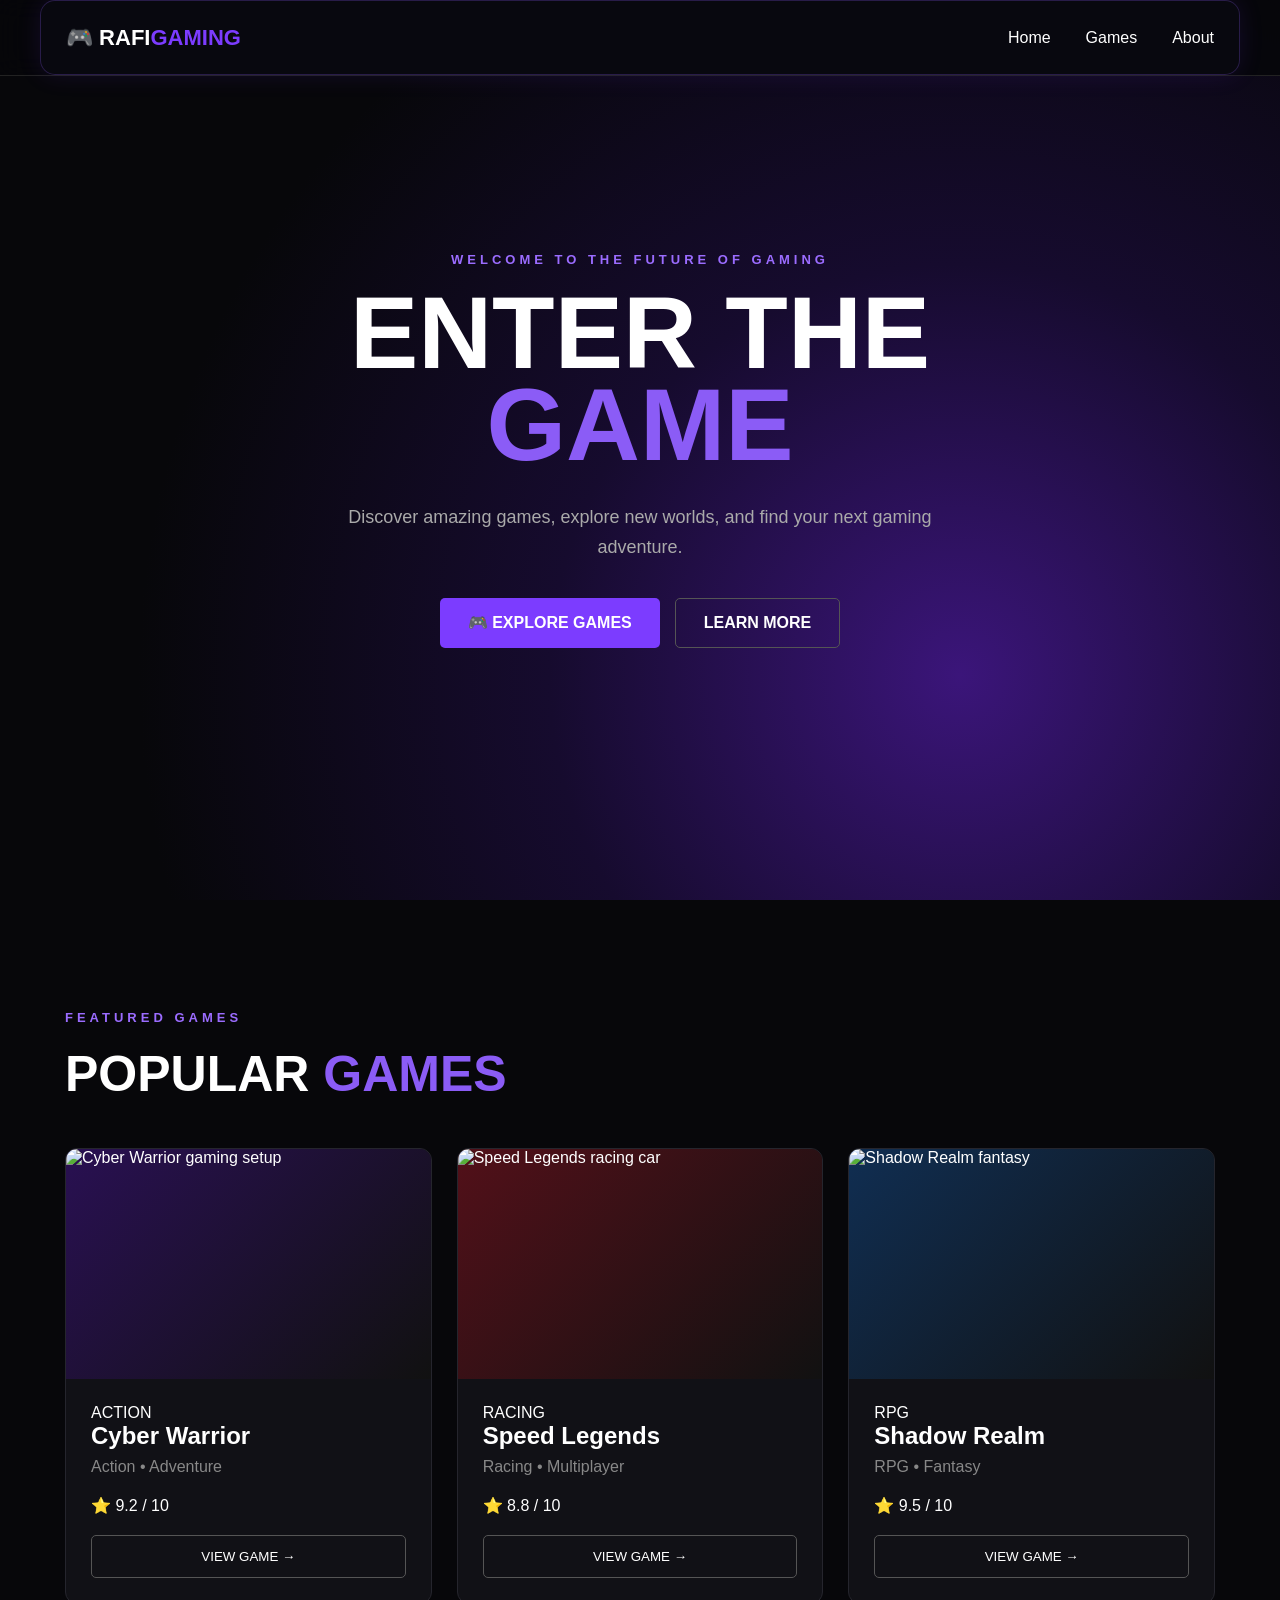
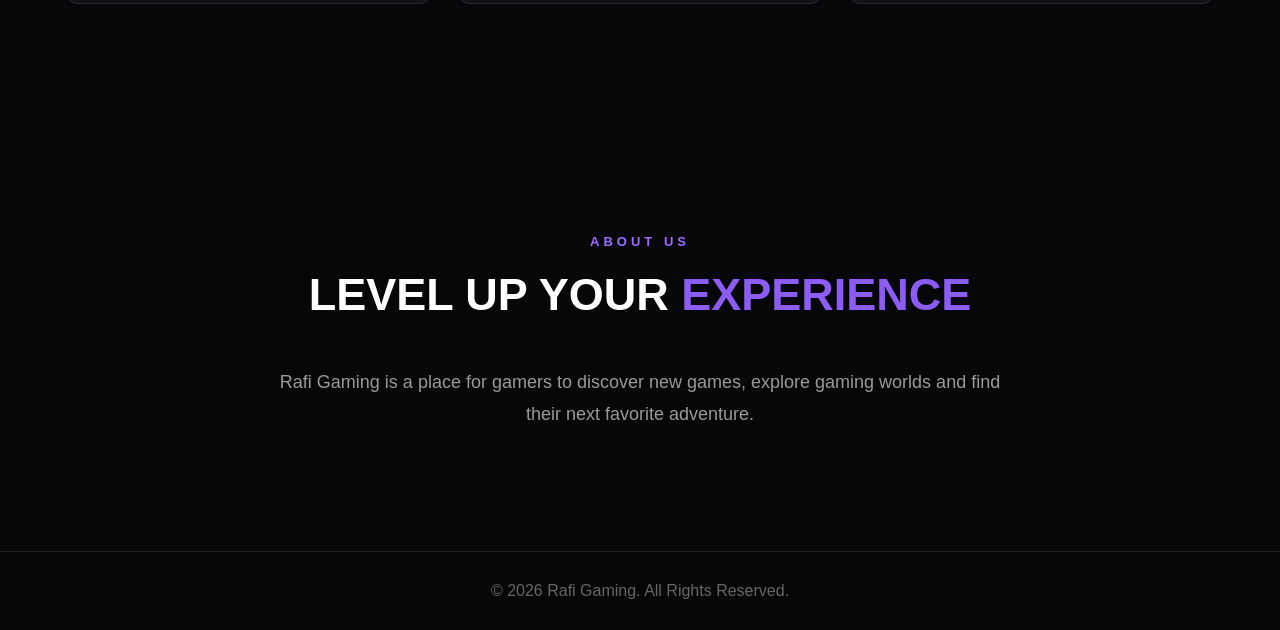
==== index.html @ 1ef90336 "Update index.html" ====
<!DOCTYPE html>
<html lang="en">

<head>
    <meta charset="UTF-8">
    <meta name="viewport" content="width=device-width, initial-scale=1.0">

    <title>Rafi Gaming</title>

    <link rel="stylesheet" href="style.css">
</head>

<body>

    <!-- =========================
         NAVIGATION
    ========================== -->

    <header>
        <nav class="navbar">

            <div class="logo">
                🎮 RAFI<span>GAMING</span>
            </div>

            <ul class="nav-links">
                <li><a href="#home">Home</a></li>
                <li><a href="#games">Games</a></li>
                <li><a href="#about">About</a></li>
            </ul>

            <button class="menu-btn" onclick="toggleMenu()">☰</button>

        </nav>
    </header>


    <!-- =========================
         HERO
    ========================== -->

    <section id="home" class="hero">

        <div class="hero-content">

            <p class="small-title">
                WELCOME TO THE FUTURE OF GAMING
            </p>

            <h1>
                ENTER THE
                <span>GAME</span>
            </h1>

            <p class="hero-text">
                Discover amazing games, explore new worlds,
                and find your next gaming adventure.
            </p>

            <div class="hero-buttons">

                <a href="#games" class="primary-btn">
                    🎮 EXPLORE GAMES
                </a>

                <a href="#about" class="secondary-btn">
                    LEARN MORE
                </a>

            </div>

        </div>

    </section>


    <!-- =========================
         GAMES
    ========================== -->

    <section id="games" class="games-section">

        <p class="section-small">
            FEATURED GAMES
        </p>

        <h2>
            POPULAR <span>GAMES</span>
        </h2>

        <div class="game-container">


            <!-- =========================
                 GAME 1
            ========================== -->

            <div class="game-card">

                <div class="game-image game1">

                    <img
                        src="https://images.unsplash.com/photo-1542751371-adc38448a05e"
                        alt="Cyber Warrior gaming setup">

                </div>

                <div class="game-info">

                    <span class="game-tag">
                        ACTION
                    </span>

                    <h3>
                        Cyber Warrior
                    </h3>

                    <p>
                        Action • Adventure
                    </p>

                    <div class="rating">
                        ⭐ 9.2 / 10
                    </div>

                    <button onclick="window.location.href='game.html'">
                        VIEW GAME →
                    </button>

                </div>

            </div>


            <!-- =========================
                 GAME 2
            ========================== -->

            <div class="game-card">

                <div class="game-image game2">

                    <img
                        src="https://images.unsplash.com/photo-1503736334956-4c8f8e92946d"
                        alt="Speed Legends racing car">

                </div>

                <div class="game-info">

                    <span class="game-tag">
                        RACING
                    </span>

                    <h3>
                        Speed Legends
                    </h3>

                    <p>
                        Racing • Multiplayer
                    </p>

                    <div class="rating">
                        ⭐ 8.8 / 10
                    </div>

                    <button onclick="window.location.href='speed.html'">
                        VIEW GAME →
                    </button>

                </div>

            </div>


            <!-- =========================
                 GAME 3
            ========================== -->

            <div class="game-card">

                <div class="game-image game3">

                    <img
                        src="https://images.unsplash.com/photo-1518709268805-4e9042af9f23"
                        alt="Shadow Realm fantasy">

                </div>

                <div class="game-info">

                    <span class="game-tag">
                        RPG
                    </span>

                    <h3>
                        Shadow Realm
                    </h3>

                    <p>
                        RPG • Fantasy
                    </p>

                    <div class="rating">
                        ⭐ 9.5 / 10
                    </div>

                    <button onclick="window.location.href='shadow.html'">
                        VIEW GAME →
                    </button>

                </div>

            </div>

        </div>

    </section>


    <!-- =========================
         ABOUT
    ========================== -->

    <section id="about" class="about">

        <p class="section-small">
            ABOUT US
        </p>

        <h2>
            LEVEL UP YOUR <span>EXPERIENCE</span>
        </h2>

        <p>
            Rafi Gaming is a place for gamers to discover
            new games, explore gaming worlds and find their
            next favorite adventure.
        </p>

    </section>


    <!-- =========================
         FOOTER
    ========================== -->

    <footer>

        <p>
            © 2026 Rafi Gaming. All Rights Reserved.
        </p>

    </footer>


    <script src="script.js"></script>

</body>

</html>
---- style.css ----
* {
    margin: 0;
    padding: 0;
    box-sizing: border-box;
    scroll-behavior: smooth;
}

body {
    font-family: Arial, sans-serif;
    background: #07070a;
    color: white;
}


/* =========================
   NAVIGATION
========================= */

header {
    position: fixed;
    top: 0;
    width: 100%;
    z-index: 1000;

    background: rgba(7, 7, 10, 0.85);
    backdrop-filter: blur(12px);

    border-bottom: 1px solid #222;
}

.navbar {
    max-width: 1200px;
    height: 75px;

    margin: auto;
    padding: 0 25px;

    display: flex;
    align-items: center;
    justify-content: space-between;

    position: relative;
    z-index: 10;

    background: rgba(10, 10, 18, 0.75);
    border: 1px solid rgba(139, 92, 246, 0.25);
    border-radius: 15px;

    backdrop-filter: blur(12px);

    box-shadow: 0 0 25px rgba(124, 60, 255, 0.12);
}

.logo {
    font-size: 22px;
    font-weight: bold;
    transition: all 0.3s ease;
    cursor: pointer;
}

.logo:hover {
    transform: scale(1.05);
    text-shadow: 0 0 15px rgba(124, 60, 255, 0.9);
}

.logo span {
    color: #7c3cff;
}

.nav-links {
    display: flex;
    gap: 35px;
    list-style: none;
}

.nav-links a {
    color: white;
    text-decoration: none;
    transition: 0.3s ease;
}

.nav-links a:hover {
    color: #a855f7;
    text-shadow: 0 0 12px rgba(168, 85, 247, 0.8);
}

.menu-btn {
    display: none;

    background: none;
    border: none;

    color: white;
    font-size: 25px;

    cursor: pointer;
}


/* =========================
   HERO
========================= */

.hero {
    min-height: 100vh;

    display: flex;
    align-items: center;
    justify-content: center;

    text-align: center;

    padding: 100px 20px;

    background:
        radial-gradient(
            circle at 50% 50%,
            #3b157a 0%,
            #160b2e 35%,
            #07070a 70%
        );

    background-size: 150% 150%;

    animation: gamingGlow 8s ease-in-out infinite;
}

@keyframes gamingGlow {
    0% {
        background-position: 0% 50%;
    }

    50% {
        background-position: 100% 50%;
    }

    100% {
        background-position: 0% 50%;
    }
}

.hero-content {
    max-width: 850px;
}

.small-title,
.section-small {
    color: #9b6cff;

    letter-spacing: 4px;
    font-size: 13px;
    font-weight: bold;

    margin-bottom: 20px;
}

.hero h1 {
    font-size: clamp(50px, 8vw, 110px);
    line-height: 0.9;

    margin-bottom: 30px;
}

.hero h1 span,
h2 span {
    color: #8b5cf6;
}

.hero-text {
    max-width: 600px;

    margin: auto;

    color: #aaa;

    font-size: 18px;
    line-height: 1.7;
}

.hero-buttons {
    margin-top: 35px;

    display: flex;
    justify-content: center;

    gap: 15px;
}

.primary-btn,
.secondary-btn {
    padding: 15px 28px;

    text-decoration: none;

    font-weight: bold;

    border-radius: 5px;

    transition: 0.3s;
}

.primary-btn {
    background: #7c3cff;
    color: white;
}

.primary-btn:hover {
    background: #9b6cff;
    transform: translateY(-3px);
}

.secondary-btn {
    border: 1px solid #555;
    color: white;
}

.secondary-btn:hover {
    border-color: #9b6cff;
}


/* =========================
   GAMES
========================= */

.games-section {
    max-width: 1200px;

    margin: auto;

    padding: 110px 25px;
}

.games-section h2,
.about h2 {
    font-size: 50px;

    margin-bottom: 45px;
}

.game-container {
    display: grid;

    grid-template-columns: repeat(3, 1fr);

    gap: 25px;
}

.game-card {
    background: #111116;

    border: 1px solid #25252d;

    border-radius: 12px;

    overflow: hidden;

    transition: 0.4s;
}

.game-card:hover {
    transform: translateY(-12px) scale(1.02);

    border-color: #8b5cf6;

    box-shadow:
        0 20px 60px rgba(124, 60, 255, 0.35);
}

.game-image {
    height: 230px;
    overflow: hidden;
}

.game-image img {
    width: 100%;
    height: 100%;

    object-fit: cover;

    display: block;

    transition: transform 0.5s ease;
}

.game-card:hover .game-image img {
    transform: scale(1.08);
}

.game1 {
    background:
        linear-gradient(
            135deg,
            #291052,
            #111
        );
}

.game2 {
    background:
        linear-gradient(
            135deg,
            #521019,
            #111
        );
}

.game3 {
    background:
        linear-gradient(
            135deg,
            #102e52,
            #111
        );
}

.game-info {
    padding: 25px;
}

.game-info h3 {
    font-size: 24px;

    margin-bottom: 8px;
}

.game-info p {
    color: #888;
}

.rating {
    margin: 20px 0;
}

.game-info button {
    width: 100%;

    padding: 13px;

    background: transparent;

    color: white;

    border: 1px solid #555;

    border-radius: 5px;

    cursor: pointer;

    transition: 0.3s ease;
}

.game-info button:hover {
    background: #7c3cff;

    color: white;

    transform: translateY(-3px);

    box-shadow:
        0 0 20px rgba(124, 60, 255, 0.7);
}


/* =========================
   ABOUT
========================= */

.about {
    max-width: 800px;

    margin: auto;

    padding: 120px 25px;

    text-align: center;
}

.about h2 {
    font-size: 45px;
}

.about > p:last-child {
    color: #999;

    line-height: 1.8;

    font-size: 18px;
}


/* =========================
   FOOTER
========================= */

footer {
    text-align: center;

    padding: 30px;

    color: #666;

    border-top: 1px solid #222;
}


/* =========================
   GAME DETAILS PAGE
========================= */

.game-details {
    max-width: 1200px;

    min-height: 75vh;

    margin: 80px auto;

    padding: 50px 25px;

    display: grid;

    grid-template-columns: 1fr 1fr;

    gap: 60px;

    align-items: center;
}

.details-image {
    overflow: hidden;

    border-radius: 20px;

    border: 1px solid rgba(139, 92, 246, 0.4);

    box-shadow:
        0 0 40px rgba(124, 60, 255, 0.2);
}

.details-image img {
    width: 100%;

    height: 500px;

    object-fit: cover;

    display: block;
}

.details-content h1 {
    font-size: 60px;

    margin: 15px 0;
}

.details-content h1 span {
    color: #8b5cf6;
}

.details-rating {
    font-size: 22px;

    margin: 25px 0;
}

.details-content > p {
    color: #aaa;

    font-size: 18px;

    line-height: 1.7;
}

.game-info-list {
    margin: 30px 0;
}

.game-info-list p {
    color: #ccc;

    margin: 12px 0;
}

.game-info-list strong {
    color: white;
}

.back-button {
    color: white;

    text-decoration: none;

    padding: 10px 20px;

    border: 1px solid #7c3cff;

    border-radius: 8px;

    transition: all 0.3s ease;
}

.back-button:hover {
    background: #7c3cff;

    box-shadow:
        0 0 20px rgba(124, 60, 255, 0.6);
}

.details-content button {
    padding: 15px 35px;

    border: none;

    border-radius: 8px;

    background: #7c3cff;

    color: white;

    font-size: 16px;

    font-weight: bold;

    cursor: pointer;

    transition: all 0.3s ease;
}

.details-content button:hover {
    transform: translateY(-3px);

    box-shadow:
        0 0 25px rgba(124, 60, 255, 0.8);
}


/* =========================
   MOBILE
========================= */

@media (max-width: 800px) {

    .navbar {
        padding: 0 15px;
    }

    /* Mobile menu */

    .nav-links {
        display: none;

        position: absolute;

        top: 75px;

        right: 15px;

        width: 180px;

        flex-direction: column;

        gap: 0;

        background: #111116;

        border: 1px solid #7c3cff;

        border-radius: 10px;

        padding: 10px;

        box-shadow:
            0 10px 30px rgba(124, 60, 255, 0.3);
    }

    .nav-links.active {
        display: flex;
    }

    .nav-links li {
        width: 100%;
    }

    .nav-links a {
        display: block;

        padding: 12px;
    }

    .menu-btn {
        display: block;
    }


    /* Hero */

    .hero {
        padding: 100px 15px 60px;
    }

    .hero h1 {
        font-size: 50px;
    }

    .hero-buttons {
        flex-direction: column;

        width: 100%;

        max-width: 300px;

        margin-left: auto;

        margin-right: auto;
    }

    .primary-btn,
    .secondary-btn {
        width: 100%;

        text-align: center;
    }


    /* Games */

    .games-section {
        padding: 80px 15px;
    }

    .game-container {
        grid-template-columns: 1fr;
    }

    .game-info {
        padding: 20px;
    }

    .games-section h2,
    .about h2 {
        font-size: 35px;
    }


    /* Game details */

    .game-details {
        grid-template-columns: 1fr;

        gap: 30px;

        margin: 40px auto;

        padding: 80px 15px 40px;
    }

    .details-image img {
        height: 350px;
    }

    .details-content {
        padding: 0 5px;
    }

    .details-content h1 {
        font-size: 42px;
    }

    .back-button {
        padding: 8px 12px;

        font-size: 14px;
    }
}
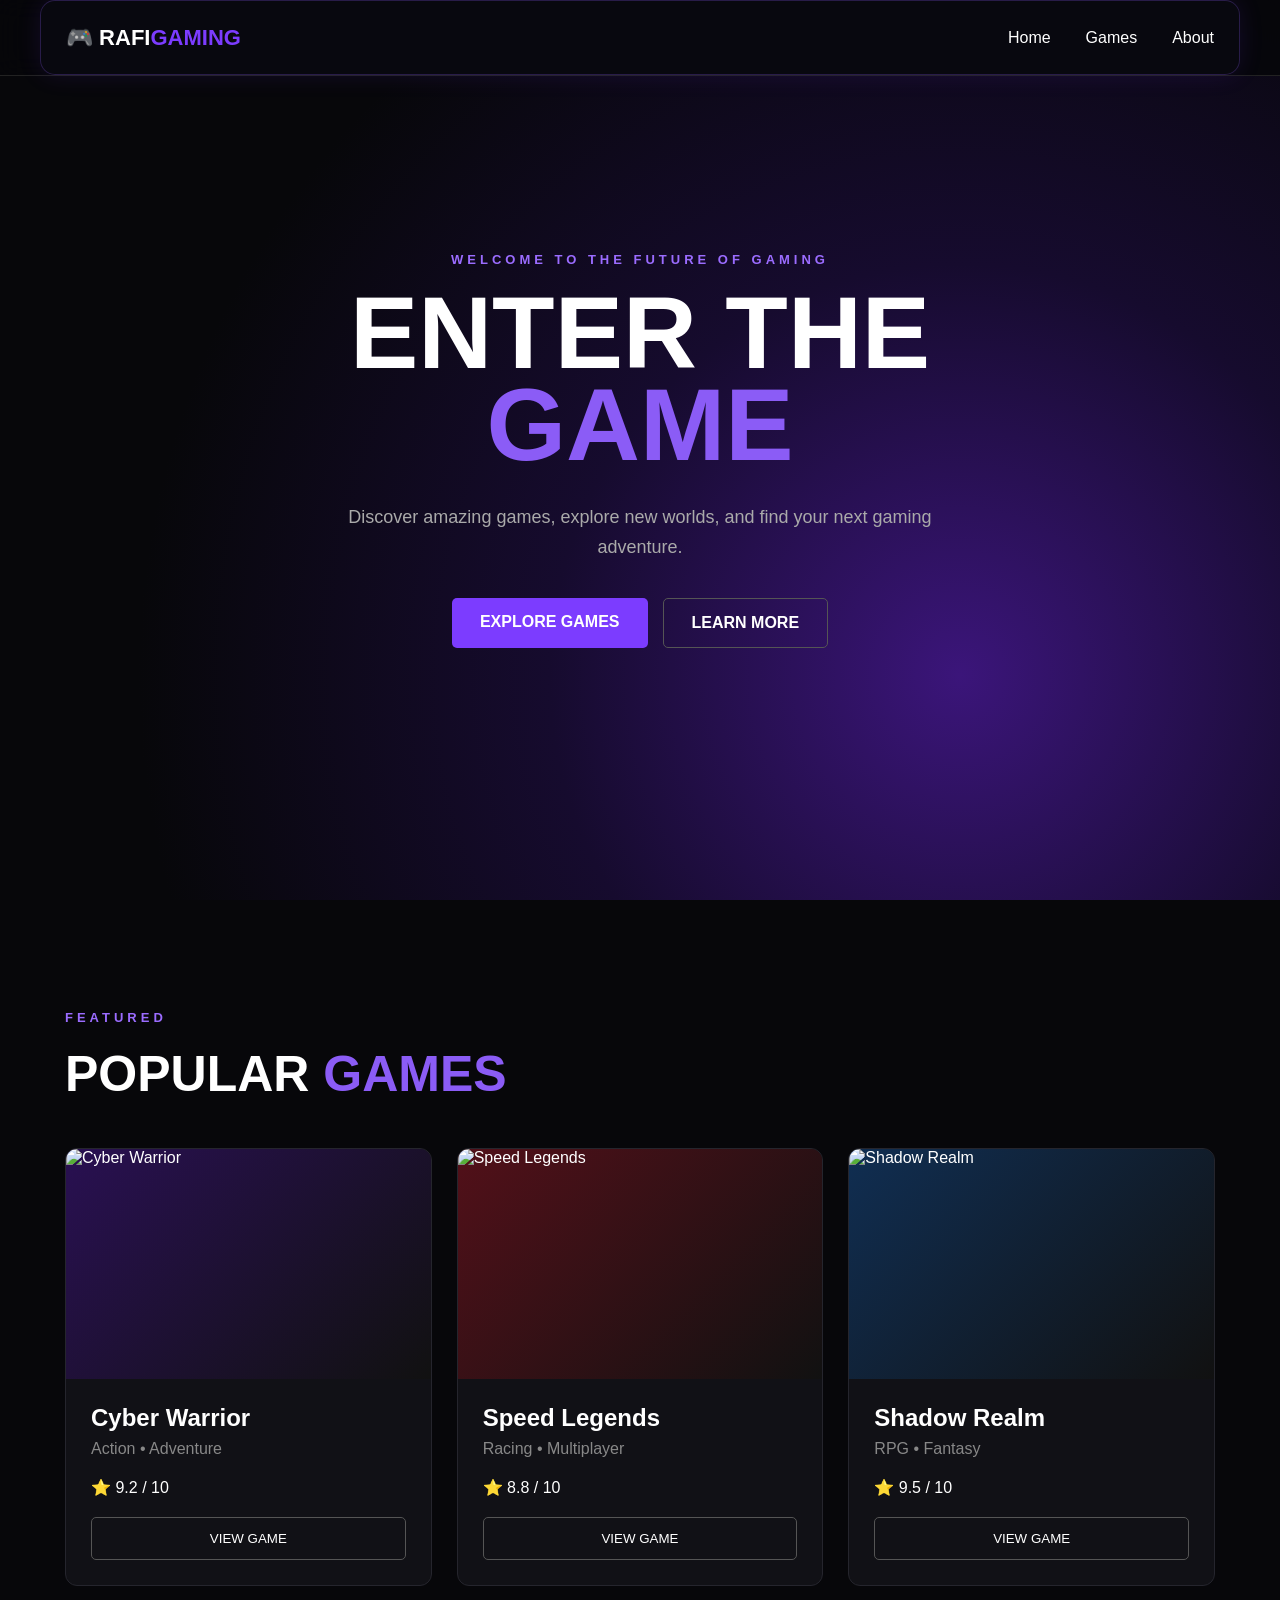
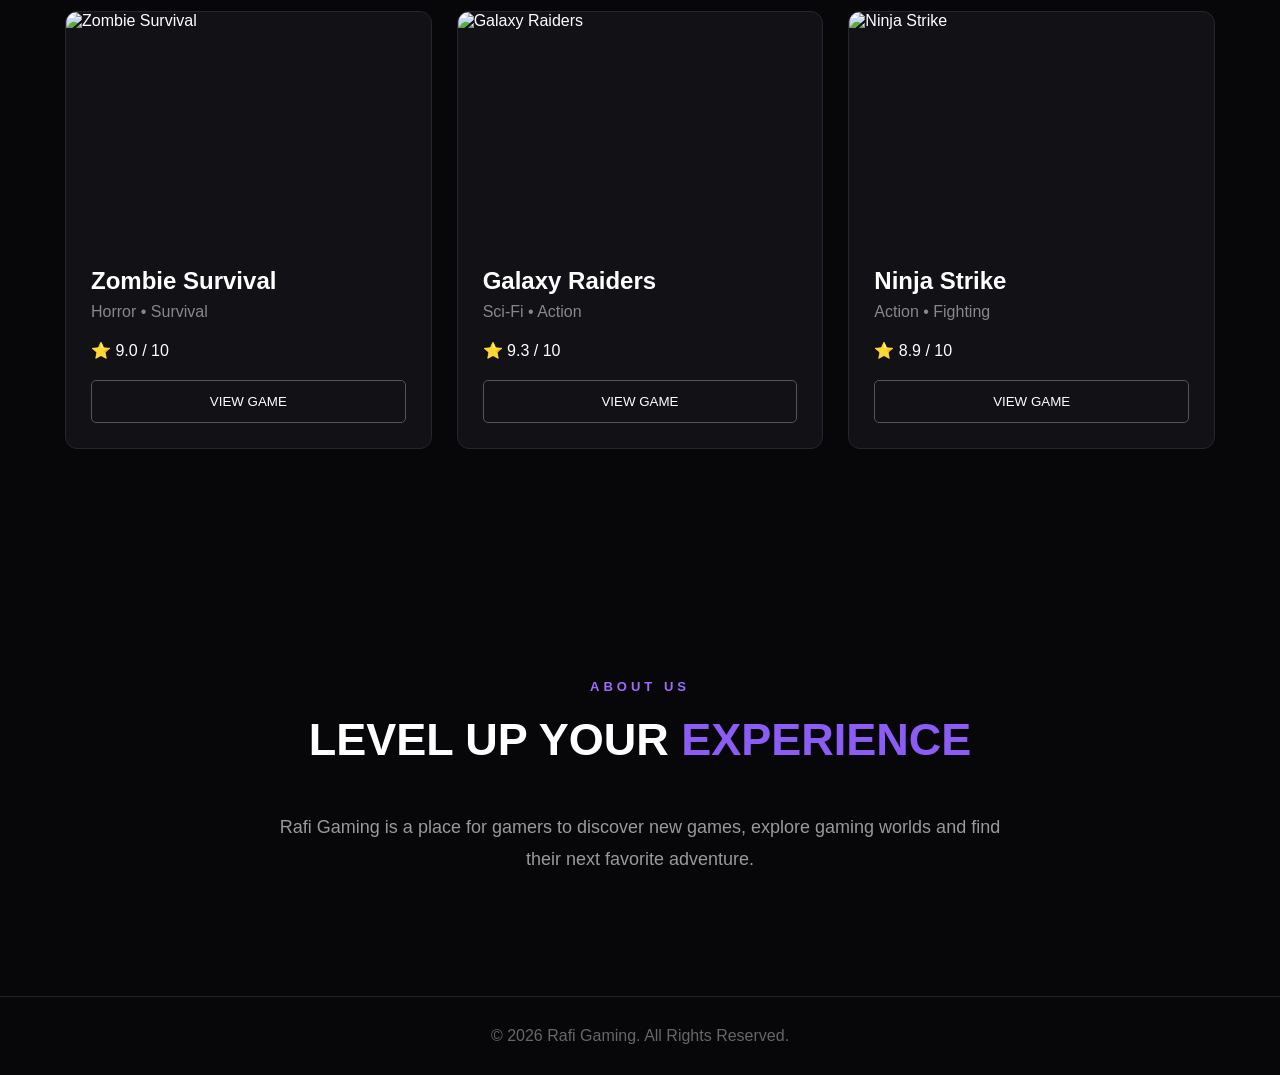
==== commit 7d343f31: "Update index.html" ====
--- a/index.html
+++ b/index.html
@@ -60,7 +60,7 @@
             <div class="hero-buttons">
 
                 <a href="#games" class="primary-btn">
-                    🎮 EXPLORE GAMES
+                    EXPLORE GAMES
                 </a>
 
                 <a href="#about" class="secondary-btn">
@@ -81,13 +81,14 @@
     <section id="games" class="games-section">
 
         <p class="section-small">
-            FEATURED GAMES
+            FEATURED
         </p>
 
         <h2>
             POPULAR <span>GAMES</span>
         </h2>
 
+
         <div class="game-container">
 
 
@@ -101,15 +102,11 @@
 
                     <img
                         src="https://images.unsplash.com/photo-1542751371-adc38448a05e"
-                        alt="Cyber Warrior gaming setup">
-
-                </div>
-
-                <div class="game-info">
-
-                    <span class="game-tag">
-                        ACTION
-                    </span>
+                        alt="Cyber Warrior">
+
+                </div>
+
+                <div class="game-info">
 
                     <h3>
                         Cyber Warrior
@@ -124,7 +121,7 @@
                     </div>
 
                     <button onclick="window.location.href='game.html'">
-                        VIEW GAME →
+                        VIEW GAME
                     </button>
 
                 </div>
@@ -142,15 +139,11 @@
 
                     <img
                         src="https://images.unsplash.com/photo-1503736334956-4c8f8e92946d"
-                        alt="Speed Legends racing car">
-
-                </div>
-
-                <div class="game-info">
-
-                    <span class="game-tag">
-                        RACING
-                    </span>
+                        alt="Speed Legends">
+
+                </div>
+
+                <div class="game-info">
 
                     <h3>
                         Speed Legends
@@ -165,7 +158,7 @@
                     </div>
 
                     <button onclick="window.location.href='speed.html'">
-                        VIEW GAME →
+                        VIEW GAME
                     </button>
 
                 </div>
@@ -183,15 +176,11 @@
 
                     <img
                         src="https://images.unsplash.com/photo-1518709268805-4e9042af9f23"
-                        alt="Shadow Realm fantasy">
-
-                </div>
-
-                <div class="game-info">
-
-                    <span class="game-tag">
-                        RPG
-                    </span>
+                        alt="Shadow Realm">
+
+                </div>
+
+                <div class="game-info">
 
                     <h3>
                         Shadow Realm
@@ -206,12 +195,124 @@
                     </div>
 
                     <button onclick="window.location.href='shadow.html'">
-                        VIEW GAME →
-                    </button>
-
-                </div>
-
-            </div>
+                        VIEW GAME
+                    </button>
+
+                </div>
+
+            </div>
+
+
+            <!-- =========================
+                 GAME 4
+            ========================== -->
+
+            <div class="game-card">
+
+                <div class="game-image game4">
+
+                    <img
+                        src="https://images.unsplash.com/photo-1509248961158-e54f6934749c"
+                        alt="Zombie Survival">
+
+                </div>
+
+                <div class="game-info">
+
+                    <h3>
+                        Zombie Survival
+                    </h3>
+
+                    <p>
+                        Horror • Survival
+                    </p>
+
+                    <div class="rating">
+                        ⭐ 9.0 / 10
+                    </div>
+
+                    <button onclick="alert('Zombie Survival page coming soon!')">
+                        VIEW GAME
+                    </button>
+
+                </div>
+
+            </div>
+
+
+            <!-- =========================
+                 GAME 5
+            ========================== -->
+
+            <div class="game-card">
+
+                <div class="game-image game5">
+
+                    <img
+                        src="https://images.unsplash.com/photo-1446776877081-d282a0f896e2"
+                        alt="Galaxy Raiders">
+
+                </div>
+
+                <div class="game-info">
+
+                    <h3>
+                        Galaxy Raiders
+                    </h3>
+
+                    <p>
+                        Sci-Fi • Action
+                    </p>
+
+                    <div class="rating">
+                        ⭐ 9.3 / 10
+                    </div>
+
+                    <button onclick="alert('Galaxy Raiders page coming soon!')">
+                        VIEW GAME
+                    </button>
+
+                </div>
+
+            </div>
+
+
+            <!-- =========================
+                 GAME 6
+            ========================== -->
+
+            <div class="game-card">
+
+                <div class="game-image game6">
+
+                    <img
+                        src="https://images.unsplash.com/photo-1533158307587-828f0a76d7a9"
+                        alt="Ninja Strike">
+
+                </div>
+
+                <div class="game-info">
+
+                    <h3>
+                        Ninja Strike
+                    </h3>
+
+                    <p>
+                        Action • Fighting
+                    </p>
+
+                    <div class="rating">
+                        ⭐ 8.9 / 10
+                    </div>
+
+                    <button onclick="alert('Ninja Strike page coming soon!')">
+                        VIEW GAME
+                    </button>
+
+                </div>
+
+            </div>
+
 
         </div>
 
@@ -254,6 +355,8 @@
     </footer>
 
 
+    <!-- JAVASCRIPT -->
+
     <script src="script.js"></script>
 
 </body>
--- a/style.css
+++ b/style.css
@@ -1,3 +1,7 @@
+/* =========================
+   RESET
+========================= */
+
 * {
     margin: 0;
     padding: 0;
@@ -9,6 +13,7 @@
     font-family: Arial, sans-serif;
     background: #07070a;
     color: white;
+    overflow-x: hidden;
 }
 
 
@@ -51,21 +56,43 @@
     box-shadow: 0 0 25px rgba(124, 60, 255, 0.12);
 }
 
+
+/* LOGO */
+
 .logo {
     font-size: 22px;
     font-weight: bold;
+    cursor: pointer;
+
     transition: all 0.3s ease;
-    cursor: pointer;
-}
-
-.logo:hover {
-    transform: scale(1.05);
-    text-shadow: 0 0 15px rgba(124, 60, 255, 0.9);
+
+    animation: logoPulse 2.5s ease-in-out infinite alternate;
 }
 
 .logo span {
     color: #7c3cff;
 }
+
+.logo:hover {
+    transform: scale(1.08);
+
+    text-shadow:
+        0 0 10px rgba(124, 60, 255, 0.8),
+        0 0 25px rgba(124, 60, 255, 0.5);
+}
+
+@keyframes logoPulse {
+    from {
+        text-shadow: 0 0 5px rgba(124, 60, 255, 0.2);
+    }
+
+    to {
+        text-shadow: 0 0 20px rgba(124, 60, 255, 0.8);
+    }
+}
+
+
+/* NAV LINKS */
 
 .nav-links {
     display: flex;
@@ -74,15 +101,50 @@
 }
 
 .nav-links a {
+    position: relative;
+
     color: white;
     text-decoration: none;
+
     transition: 0.3s ease;
 }
 
 .nav-links a:hover {
     color: #a855f7;
-    text-shadow: 0 0 12px rgba(168, 85, 247, 0.8);
-}
+
+    text-shadow:
+        0 0 12px rgba(168, 85, 247, 0.8);
+
+    transform: translateY(-2px);
+}
+
+
+/* NAV UNDERLINE */
+
+.nav-links a::after {
+    content: "";
+
+    position: absolute;
+
+    left: 0;
+    bottom: -8px;
+
+    width: 0;
+    height: 2px;
+
+    background: #9b6cff;
+
+    box-shadow: 0 0 10px #9b6cff;
+
+    transition: width 0.3s ease;
+}
+
+.nav-links a:hover::after {
+    width: 100%;
+}
+
+
+/* MOBILE MENU BUTTON */
 
 .menu-btn {
     display: none;
@@ -139,9 +201,26 @@
     }
 }
 
+
 .hero-content {
     max-width: 850px;
-}
+
+    animation: heroFloat 4s ease-in-out infinite;
+}
+
+@keyframes heroFloat {
+    0%,
+    100% {
+        transform: translateY(0);
+    }
+
+    50% {
+        transform: translateY(-10px);
+    }
+}
+
+
+/* SMALL TITLES */
 
 .small-title,
 .section-small {
@@ -154,11 +233,17 @@
     margin-bottom: 20px;
 }
 
+
+/* HERO TITLE */
+
 .hero h1 {
     font-size: clamp(50px, 8vw, 110px);
+
     line-height: 0.9;
 
     margin-bottom: 30px;
+
+    animation: gamingTitle 2s ease-in-out infinite alternate;
 }
 
 .hero h1 span,
@@ -166,6 +251,22 @@
     color: #8b5cf6;
 }
 
+@keyframes gamingTitle {
+    from {
+        text-shadow:
+            0 0 5px rgba(139, 92, 246, 0.2);
+    }
+
+    to {
+        text-shadow:
+            0 0 15px rgba(139, 92, 246, 0.7),
+            0 0 35px rgba(124, 60, 255, 0.5);
+    }
+}
+
+
+/* HERO TEXT */
+
 .hero-text {
     max-width: 600px;
 
@@ -176,6 +277,9 @@
     font-size: 18px;
     line-height: 1.7;
 }
+
+
+/* HERO BUTTONS */
 
 .hero-buttons {
     margin-top: 35px;
@@ -196,18 +300,72 @@
 
     border-radius: 5px;
 
-    transition: 0.3s;
-}
+    transition: 0.3s ease;
+}
+
+
+/* PRIMARY BUTTON */
 
 .primary-btn {
+    position: relative;
+    overflow: hidden;
+
     background: #7c3cff;
     color: white;
+
+    animation: buttonPulse 2.5s ease-in-out infinite;
 }
 
 .primary-btn:hover {
-    background: #9b6cff;
-    transform: translateY(-3px);
-}
+    transform: translateY(-5px) scale(1.05);
+
+    box-shadow:
+        0 0 20px rgba(124, 60, 255, 0.7),
+        0 0 40px rgba(124, 60, 255, 0.35);
+}
+
+
+/* BUTTON LIGHT SWEEP */
+
+.primary-btn::before {
+    content: "";
+
+    position: absolute;
+
+    top: 0;
+    left: -100%;
+
+    width: 100%;
+    height: 100%;
+
+    background: linear-gradient(
+        120deg,
+        transparent,
+        rgba(255, 255, 255, 0.35),
+        transparent
+    );
+
+    transition: left 0.6s ease;
+}
+
+.primary-btn:hover::before {
+    left: 100%;
+}
+
+
+@keyframes buttonPulse {
+    0%,
+    100% {
+        box-shadow: 0 0 0 rgba(124, 60, 255, 0);
+    }
+
+    50% {
+        box-shadow: 0 0 25px rgba(124, 60, 255, 0.5);
+    }
+}
+
+
+/* SECONDARY BUTTON */
 
 .secondary-btn {
     border: 1px solid #555;
@@ -216,6 +374,13 @@
 
 .secondary-btn:hover {
     border-color: #9b6cff;
+
+    color: #c4a5ff;
+
+    transform: translateY(-5px);
+
+    box-shadow:
+        0 0 20px rgba(124, 60, 255, 0.25);
 }
 
 
@@ -238,6 +403,9 @@
     margin-bottom: 45px;
 }
 
+
+/* GAME GRID */
+
 .game-container {
     display: grid;
 
@@ -246,6 +414,9 @@
     gap: 25px;
 }
 
+
+/* GAME CARD */
+
 .game-card {
     background: #111116;
 
@@ -255,20 +426,58 @@
 
     overflow: hidden;
 
-    transition: 0.4s;
-}
+    transition:
+        transform 0.35s ease,
+        box-shadow 0.35s ease,
+        border-color 0.35s ease;
+
+    animation: cardEntrance 0.8s ease both;
+}
+
+.game-card:nth-child(1) {
+    animation-delay: 0.1s;
+}
+
+.game-card:nth-child(2) {
+    animation-delay: 0.25s;
+}
+
+.game-card:nth-child(3) {
+    animation-delay: 0.4s;
+}
+
+
+@keyframes cardEntrance {
+    from {
+        opacity: 0;
+        transform: translateY(50px);
+    }
+
+    to {
+        opacity: 1;
+        transform: translateY(0);
+    }
+}
+
+
+/* GAME CARD HOVER */
 
 .game-card:hover {
-    transform: translateY(-12px) scale(1.02);
-
-    border-color: #8b5cf6;
+    transform: translateY(-15px) scale(1.03);
+
+    border-color: #9b6cff;
 
     box-shadow:
-        0 20px 60px rgba(124, 60, 255, 0.35);
-}
+        0 15px 40px rgba(124, 60, 255, 0.45),
+        0 0 25px rgba(139, 92, 246, 0.25);
+}
+
+
+/* GAME IMAGE */
 
 .game-image {
     height: 230px;
+
     overflow: hidden;
 }
 
@@ -280,12 +489,15 @@
 
     display: block;
 
-    transition: transform 0.5s ease;
+    transition: transform 0.6s ease;
 }
 
 .game-card:hover .game-image img {
-    transform: scale(1.08);
-}
+    transform: scale(1.15);
+}
+
+
+/* GAME BACKGROUNDS */
 
 .game1 {
     background:
@@ -314,6 +526,9 @@
         );
 }
 
+
+/* GAME INFO */
+
 .game-info {
     padding: 25px;
 }
@@ -328,10 +543,16 @@
     color: #888;
 }
 
+
+/* RATING */
+
 .rating {
     margin: 20px 0;
 }
 
+
+/* GAME BUTTON */
+
 .game-info button {
     width: 100%;
 
@@ -355,10 +576,13 @@
 
     color: white;
 
-    transform: translateY(-3px);
+    transform: translateY(-5px) scale(1.02);
+
+    border-color: #9b6cff;
 
     box-shadow:
-        0 0 20px rgba(124, 60, 255, 0.7);
+        0 0 15px rgba(124, 60, 255, 0.7),
+        0 0 30px rgba(124, 60, 255, 0.3);
 }
 
 
@@ -426,6 +650,9 @@
     align-items: center;
 }
 
+
+/* DETAILS IMAGE */
+
 .details-image {
     overflow: hidden;
 
@@ -435,6 +662,15 @@
 
     box-shadow:
         0 0 40px rgba(124, 60, 255, 0.2);
+
+    transition: 0.4s ease;
+}
+
+.details-image:hover {
+    transform: scale(1.02);
+
+    box-shadow:
+        0 0 50px rgba(124, 60, 255, 0.45);
 }
 
 .details-image img {
@@ -445,7 +681,16 @@
     object-fit: cover;
 
     display: block;
-}
+
+    transition: transform 0.6s ease;
+}
+
+.details-image:hover img {
+    transform: scale(1.05);
+}
+
+
+/* DETAILS CONTENT */
 
 .details-content h1 {
     font-size: 60px;
@@ -471,6 +716,9 @@
     line-height: 1.7;
 }
 
+
+/* GAME INFO LIST */
+
 .game-info-list {
     margin: 30px 0;
 }
@@ -485,7 +733,12 @@
     color: white;
 }
 
+
+/* BACK BUTTON */
+
 .back-button {
+    display: inline-block;
+
     color: white;
 
     text-decoration: none;
@@ -502,10 +755,15 @@
 .back-button:hover {
     background: #7c3cff;
 
+    transform: translateY(-4px);
+
     box-shadow:
         0 0 20px rgba(124, 60, 255, 0.6);
 }
 
+
+/* DETAILS BUTTON */
+
 .details-content button {
     padding: 15px 35px;
 
@@ -527,7 +785,7 @@
 }
 
 .details-content button:hover {
-    transform: translateY(-3px);
+    transform: translateY(-5px);
 
     box-shadow:
         0 0 25px rgba(124, 60, 255, 0.8);
@@ -544,7 +802,8 @@
         padding: 0 15px;
     }
 
-    /* Mobile menu */
+
+    /* MOBILE NAV */
 
     .nav-links {
         display: none;
@@ -552,25 +811,21 @@
         position: absolute;
 
         top: 75px;
-
-        right: 15px;
-
-        width: 180px;
+        left: 0;
+
+        width: 100%;
 
         flex-direction: column;
 
         gap: 0;
 
-        background: #111116;
-
-        border: 1px solid #7c3cff;
-
-        border-radius: 10px;
-
-        padding: 10px;
-
-        box-shadow:
-            0 10px 30px rgba(124, 60, 255, 0.3);
+        padding: 10px 0;
+
+        background: rgba(10, 10, 18, 0.97);
+
+        border: 1px solid rgba(139, 92, 246, 0.3);
+
+        border-radius: 0 0 15px 15px;
     }
 
     .nav-links.active {
@@ -578,13 +833,13 @@
     }
 
     .nav-links li {
-        width: 100%;
+        text-align: center;
     }
 
     .nav-links a {
         display: block;
 
-        padding: 12px;
+        padding: 15px;
     }
 
     .menu-btn {
@@ -592,7 +847,7 @@
     }
 
 
-    /* Hero */
+    /* HERO */
 
     .hero {
         padding: 100px 15px 60px;
@@ -610,7 +865,6 @@
         max-width: 300px;
 
         margin-left: auto;
-
         margin-right: auto;
     }
 
@@ -622,18 +876,10 @@
     }
 
 
-    /* Games */
+    /* GAMES */
 
     .games-section {
         padding: 80px 15px;
-    }
-
-    .game-container {
-        grid-template-columns: 1fr;
-    }
-
-    .game-info {
-        padding: 20px;
     }
 
     .games-section h2,
@@ -641,8 +887,16 @@
         font-size: 35px;
     }
 
-
-    /* Game details */
+    .game-container {
+        grid-template-columns: 1fr;
+    }
+
+    .game-info {
+        padding: 20px;
+    }
+
+
+    /* GAME DETAILS */
 
     .game-details {
         grid-template-columns: 1fr;
@@ -672,3 +926,19 @@
         font-size: 14px;
     }
 }
+
+
+/* =========================
+   REDUCED MOTION
+========================= */
+
+@media (prefers-reduced-motion: reduce) {
+
+    *,
+    *::before,
+    *::after {
+        animation: none !important;
+
+        transition: none !important;
+    }
+}
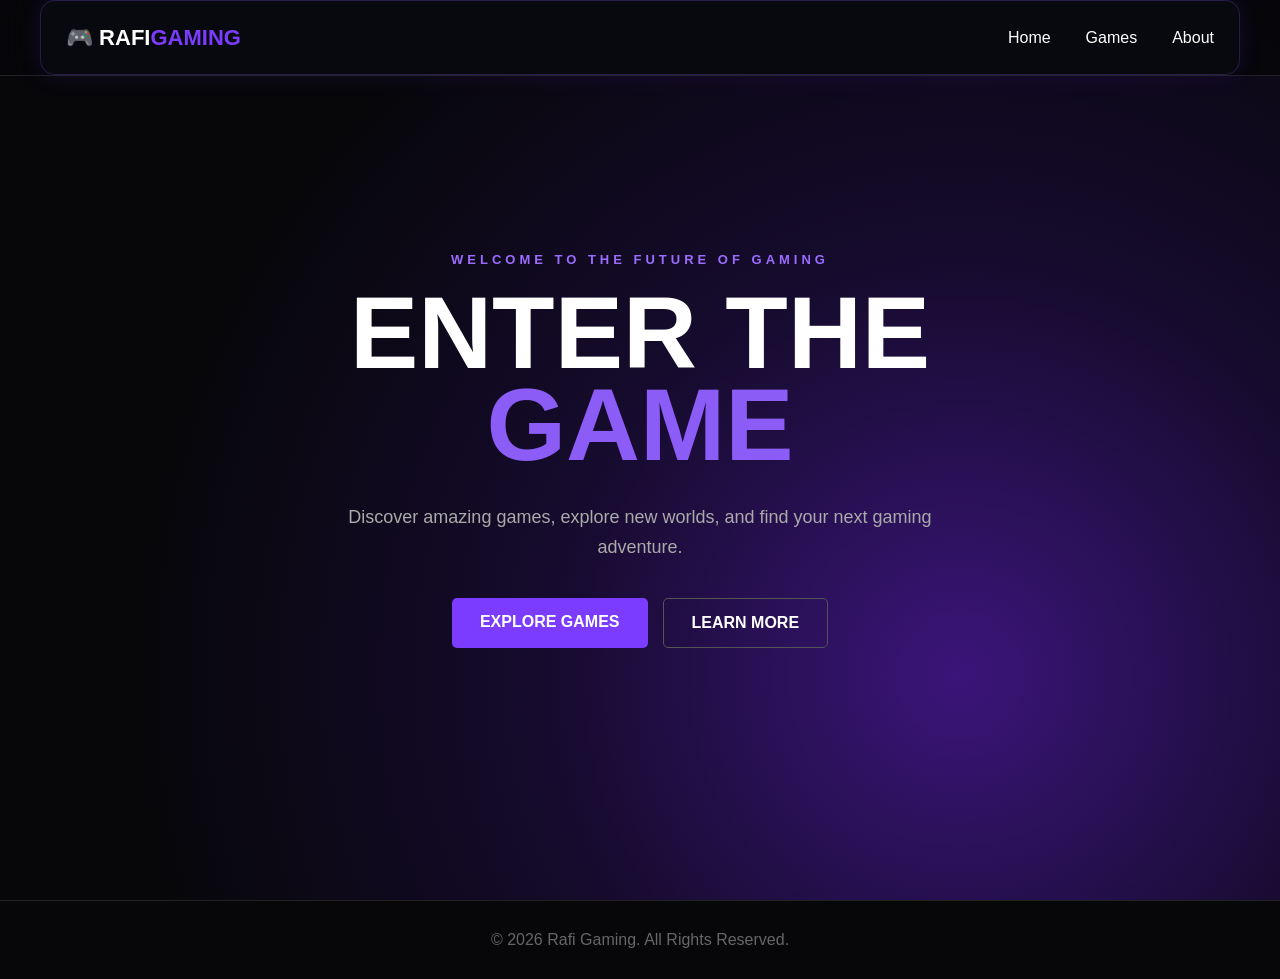
==== commit ac5023ab: "Update index.html" ====
--- a/index.html
+++ b/index.html
@@ -5,16 +5,14 @@
     <meta charset="UTF-8">
     <meta name="viewport" content="width=device-width, initial-scale=1.0">
 
-    <title>Rafi Gaming</title>
+    <title>Rafi Gaming - Home</title>
 
     <link rel="stylesheet" href="style.css">
 </head>
 
 <body>
 
-    <!-- =========================
-         NAVIGATION
-    ========================== -->
+    <!-- NAVIGATION -->
 
     <header>
         <nav class="navbar">
@@ -24,9 +22,9 @@
             </div>
 
             <ul class="nav-links">
-                <li><a href="#home">Home</a></li>
-                <li><a href="#games">Games</a></li>
-                <li><a href="#about">About</a></li>
+                <li><a href="index.html">Home</a></li>
+                <li><a href="games.html">Games</a></li>
+                <li><a href="about.html">About</a></li>
             </ul>
 
             <button class="menu-btn" onclick="toggleMenu()">☰</button>
@@ -35,316 +33,48 @@
     </header>
 
 
-    <!-- =========================
-         HERO
-    ========================== -->
+    <!-- HOME -->
 
-    <section id="home" class="hero">
+    <main>
 
-        <div class="hero-content">
+        <section class="hero">
 
-            <p class="small-title">
-                WELCOME TO THE FUTURE OF GAMING
-            </p>
+            <div class="hero-content">
 
-            <h1>
-                ENTER THE
-                <span>GAME</span>
-            </h1>
+                <p class="small-title">
+                    WELCOME TO THE FUTURE OF GAMING
+                </p>
 
-            <p class="hero-text">
-                Discover amazing games, explore new worlds,
-                and find your next gaming adventure.
-            </p>
+                <h1>
+                    ENTER THE
+                    <span>GAME</span>
+                </h1>
 
-            <div class="hero-buttons">
+                <p class="hero-text">
+                    Discover amazing games, explore new worlds,
+                    and find your next gaming adventure.
+                </p>
 
-                <a href="#games" class="primary-btn">
-                    EXPLORE GAMES
-                </a>
+                <div class="hero-buttons">
 
-                <a href="#about" class="secondary-btn">
-                    LEARN MORE
-                </a>
+                    <a href="games.html" class="primary-btn">
+                        EXPLORE GAMES
+                    </a>
 
-            </div>
-
-        </div>
-
-    </section>
-
-
-    <!-- =========================
-         GAMES
-    ========================== -->
-
-    <section id="games" class="games-section">
-
-        <p class="section-small">
-            FEATURED
-        </p>
-
-        <h2>
-            POPULAR <span>GAMES</span>
-        </h2>
-
-
-        <div class="game-container">
-
-
-            <!-- =========================
-                 GAME 1
-            ========================== -->
-
-            <div class="game-card">
-
-                <div class="game-image game1">
-
-                    <img
-                        src="https://images.unsplash.com/photo-1542751371-adc38448a05e"
-                        alt="Cyber Warrior">
-
-                </div>
-
-                <div class="game-info">
-
-                    <h3>
-                        Cyber Warrior
-                    </h3>
-
-                    <p>
-                        Action • Adventure
-                    </p>
-
-                    <div class="rating">
-                        ⭐ 9.2 / 10
-                    </div>
-
-                    <button onclick="window.location.href='game.html'">
-                        VIEW GAME
-                    </button>
+                    <a href="about.html" class="secondary-btn">
+                        LEARN MORE
+                    </a>
 
                 </div>
 
             </div>
 
+        </section>
 
-            <!-- =========================
-                 GAME 2
-            ========================== -->
-
-            <div class="game-card">
-
-                <div class="game-image game2">
-
-                    <img
-                        src="https://images.unsplash.com/photo-1503736334956-4c8f8e92946d"
-                        alt="Speed Legends">
-
-                </div>
-
-                <div class="game-info">
-
-                    <h3>
-                        Speed Legends
-                    </h3>
-
-                    <p>
-                        Racing • Multiplayer
-                    </p>
-
-                    <div class="rating">
-                        ⭐ 8.8 / 10
-                    </div>
-
-                    <button onclick="window.location.href='speed.html'">
-                        VIEW GAME
-                    </button>
-
-                </div>
-
-            </div>
+    </main>
 
 
-            <!-- =========================
-                 GAME 3
-            ========================== -->
-
-            <div class="game-card">
-
-                <div class="game-image game3">
-
-                    <img
-                        src="https://images.unsplash.com/photo-1518709268805-4e9042af9f23"
-                        alt="Shadow Realm">
-
-                </div>
-
-                <div class="game-info">
-
-                    <h3>
-                        Shadow Realm
-                    </h3>
-
-                    <p>
-                        RPG • Fantasy
-                    </p>
-
-                    <div class="rating">
-                        ⭐ 9.5 / 10
-                    </div>
-
-                    <button onclick="window.location.href='shadow.html'">
-                        VIEW GAME
-                    </button>
-
-                </div>
-
-            </div>
-
-
-            <!-- =========================
-                 GAME 4
-            ========================== -->
-
-            <div class="game-card">
-
-                <div class="game-image game4">
-
-                    <img
-                        src="https://images.unsplash.com/photo-1509248961158-e54f6934749c"
-                        alt="Zombie Survival">
-
-                </div>
-
-                <div class="game-info">
-
-                    <h3>
-                        Zombie Survival
-                    </h3>
-
-                    <p>
-                        Horror • Survival
-                    </p>
-
-                    <div class="rating">
-                        ⭐ 9.0 / 10
-                    </div>
-
-                    <button onclick="alert('Zombie Survival page coming soon!')">
-                        VIEW GAME
-                    </button>
-
-                </div>
-
-            </div>
-
-
-            <!-- =========================
-                 GAME 5
-            ========================== -->
-
-            <div class="game-card">
-
-                <div class="game-image game5">
-
-                    <img
-                        src="https://images.unsplash.com/photo-1446776877081-d282a0f896e2"
-                        alt="Galaxy Raiders">
-
-                </div>
-
-                <div class="game-info">
-
-                    <h3>
-                        Galaxy Raiders
-                    </h3>
-
-                    <p>
-                        Sci-Fi • Action
-                    </p>
-
-                    <div class="rating">
-                        ⭐ 9.3 / 10
-                    </div>
-
-                    <button onclick="alert('Galaxy Raiders page coming soon!')">
-                        VIEW GAME
-                    </button>
-
-                </div>
-
-            </div>
-
-
-            <!-- =========================
-                 GAME 6
-            ========================== -->
-
-            <div class="game-card">
-
-                <div class="game-image game6">
-
-                    <img
-                        src="https://images.unsplash.com/photo-1533158307587-828f0a76d7a9"
-                        alt="Ninja Strike">
-
-                </div>
-
-                <div class="game-info">
-
-                    <h3>
-                        Ninja Strike
-                    </h3>
-
-                    <p>
-                        Action • Fighting
-                    </p>
-
-                    <div class="rating">
-                        ⭐ 8.9 / 10
-                    </div>
-
-                    <button onclick="alert('Ninja Strike page coming soon!')">
-                        VIEW GAME
-                    </button>
-
-                </div>
-
-            </div>
-
-
-        </div>
-
-    </section>
-
-
-    <!-- =========================
-         ABOUT
-    ========================== -->
-
-    <section id="about" class="about">
-
-        <p class="section-small">
-            ABOUT US
-        </p>
-
-        <h2>
-            LEVEL UP YOUR <span>EXPERIENCE</span>
-        </h2>
-
-        <p>
-            Rafi Gaming is a place for gamers to discover
-            new games, explore gaming worlds and find their
-            next favorite adventure.
-        </p>
-
-    </section>
-
-
-    <!-- =========================
-         FOOTER
-    ========================== -->
+    <!-- FOOTER -->
 
     <footer>
 
@@ -355,8 +85,6 @@
     </footer>
 
 
-    <!-- JAVASCRIPT -->
-
     <script src="script.js"></script>
 
 </body>
